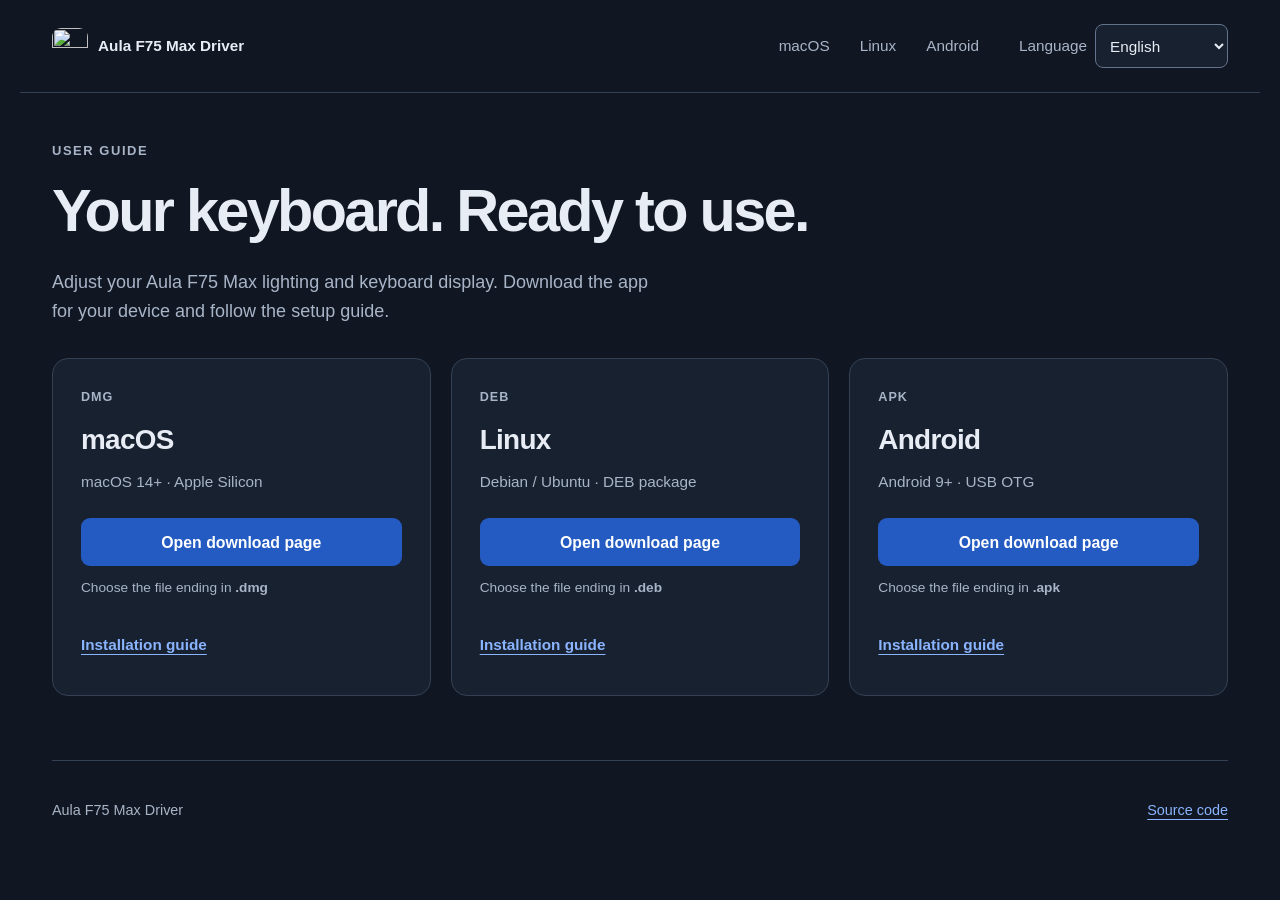
==== site/index.html @ be59ea53 "refactor: separate website from documentation" ====
<!doctype html>
<html lang="en">
    <head>
        <meta charset="utf-8">
        <meta name="viewport" content="width=device-width, initial-scale=1">
        <meta name="description" content="Download, install and connect Aula F75 Max Driver on macOS, Linux or Android.">
        <meta name="theme-color" content="#101722">
        <meta property="og:title" content="Aula F75 Max Driver">
        <meta property="og:description" content="Download, install and connect Aula F75 Max Driver on macOS, Linux or Android.">
        <meta property="og:type" content="website">
        <meta property="og:image" content="assets/app-icon.png">
        <title>Aula F75 Max Driver</title>
        <link rel="icon" href="assets/app-icon.png">
        <link rel="stylesheet" href="styles.css">
        <script src="translations.js" defer>
        </script>
        <script src="site.js" defer>
        </script>
    </head>
    <body>
        <a class="skip" href="#main" data-i18n="skip">Skip to content</a>
        <header class="site-header">
            <a class="brand" href="index.html">
                <img src="assets/app-icon.png" width="36" height="36" alt=""> <span>Aula F75 Max Driver</span>
            </a>
            <nav aria-label="Platforms" data-i18n-aria="platforms">
                <a href="macos.html">macOS</a>
                <a href="linux.html">Linux</a>
                <a href="android.html">Android</a>
            </nav>
            <label class="language">
                <span data-i18n="language">Language</span>
                <select id="language-select">
                    <option value="en">English</option>
                    <option value="ru">Русский</option>
                    <option value="es">Español</option>
                    <option value="uz">O‘zbekcha</option>
                    <option value="kk">Қазақша</option>
                    <option value="pt">Português</option>
                    <option value="zh-Hans">简体中文</option>
                </select>
            </label>
        </header>
        <main id="main" class="home">
            <div class="home-intro">
                <p data-i18n="guide" class="eyebrow">User guide</p>
                <h1 data-i18n="homeTitle">Your keyboard. Ready to use.</h1>
                <p data-i18n="intro" class="lead">Adjust your Aula F75 Max lighting and keyboard display. Download the app for your device and follow the setup guide.</p>
            </div>
            <div class="platform-grid">
                <article class="platform-card">
                    <div>
                        <span class="platform-format">DMG</span>
                        <h2>macOS</h2>
                        <p data-i18n="macReq" class="requirements">macOS 14+ · Apple Silicon</p>
                    </div>
                    <div class="download" data-platform="macos">
                        <p class="release-info" hidden></p>
                    <div class="download-options">
                            <a class="button" href="https://github.com/VitalyArt/Aula-F75-Max-Driver/releases/latest" data-i18n="downloadPage">Open download page</a>
                        </div>
                        <p class="download-hint">
                            <span data-i18n="chooseFile">Choose the file ending in</span> <strong>.dmg</strong>
                        </p>
                    </div>
                    <a class="guide-link" href="macos.html" data-i18n="instructions">Installation guide</a>
                </article>
                <article class="platform-card">
                    <div>
                        <span class="platform-format">DEB</span>
                        <h2>Linux</h2>
                        <p data-i18n="linuxReq" class="requirements">Debian / Ubuntu · DEB package</p>
                    </div>
                    <div class="download" data-platform="linux">
                        <p class="release-info" hidden></p>
                    <div class="download-options">
                            <a class="button" href="https://github.com/VitalyArt/Aula-F75-Max-Driver/releases/latest" data-i18n="downloadPage">Open download page</a>
                        </div>
                        <p class="download-hint">
                            <span data-i18n="chooseFile">Choose the file ending in</span> <strong>.deb</strong>
                        </p>
                    </div>
                    <a class="guide-link" href="linux.html" data-i18n="instructions">Installation guide</a>
                </article>
                <article class="platform-card">
                    <div>
                        <span class="platform-format">APK</span>
                        <h2>Android</h2>
                        <p data-i18n="androidReq" class="requirements">Android 9+ · USB OTG</p>
                    </div>
                    <div class="download" data-platform="android">
                        <p class="release-info" hidden></p>
                    <div class="download-options">
                            <a class="button" href="https://github.com/VitalyArt/Aula-F75-Max-Driver/releases/latest" data-i18n="downloadPage">Open download page</a>
                        </div>
                        <p class="download-hint">
                            <span data-i18n="chooseFile">Choose the file ending in</span> <strong>.apk</strong>
                        </p>
                    </div>
                    <a class="guide-link" href="android.html" data-i18n="instructions">Installation guide</a>
                </article>
            </div>
        </main>
        <footer>
            <span>Aula F75 Max Driver</span>
            <a href="https://github.com/VitalyArt/Aula-F75-Max-Driver" data-i18n="source">Source code</a>
        </footer>
    </body>
</html>
---- site/styles.css ----
:root {
    color-scheme:dark;
    --ink:#e8edf5;
    --muted:#a8b4c7;
    --blue:#8ab4ff;
    --button:#245bc2;
    --button-hover:#1c4ca6;
    --soft:#192740;
    --code:#101722;
    --line:#344155;
    --paper:#18212f;
    --background:#101722;
    font-family:-apple-system,BlinkMacSystemFont,"Segoe UI",sans-serif;
    color:var(--ink);
    background:var(--background);
    font-size:18px;
    line-height:1.6
}
* {
    box-sizing:border-box
}
body {
    margin:0
}
a {
    color:var(--blue);
    text-underline-offset:4px
}
a:hover {
    text-decoration-thickness:2px
}
a,button,select,summary {
    -webkit-tap-highlight-color:transparent
}
a:focus-visible,button:focus-visible,select:focus-visible,summary:focus-visible,pre:focus-visible {
    outline:3px solid var(--blue);
    outline-offset:4px
}
h1,h2,p,figure {
    margin:0
}
h1 {
    font-size:clamp(2.2rem,5vw,3.3rem);
    line-height:1.12;
    letter-spacing:-.045em;
    font-weight:750
}
h2 {
    font-size:1.55rem;
    line-height:1.25;
    letter-spacing:-.025em
}
p {
    max-width:70ch
}
p+p {
    margin-top:1rem
}
button,select {
    font:inherit
}
button {
    cursor:pointer
}
img {
    display:block;
    max-width:100%;
    height:auto
}
.site-header {
    max-width:1240px;
    margin:auto;
    padding:24px 32px;
    display:flex;
    align-items:center;
    gap:28px;
    border-bottom:1px solid var(--line);
    font-size:.85rem
}
.brand {
    display:flex;
    align-items:center;
    gap:10px;
    color:var(--ink);
    text-decoration:none;
    font-weight:700;
    line-height:1.25
}
.brand img {
    flex-shrink:0;
    border-radius:9px
}
.site-header nav {
    display:flex;
    gap:6px;
    margin-left:auto
}
.site-header nav a {
    display:inline-flex;
    align-items:center;
    min-height:44px;
    padding:8px 12px;
    text-decoration:none;
    color:var(--muted);
    border-radius:8px
}
.site-header nav a:hover,.site-header nav a[aria-current] {
    background:var(--soft);
    color:var(--blue)
}
.language {
    display:flex;
    align-items:center;
    gap:8px;
    color:var(--muted)
}
select {
    max-width:100%;
    min-height:44px;
    border:1px solid #63738b;
    border-radius:8px;
    padding:6px 28px 6px 10px;
    background:var(--paper);
    color:var(--ink);
    font-size:.85rem
}
.home {
    max-width:1240px;
    margin:auto;
    padding:48px 32px 64px
}
.home-intro {
    max-width:770px;
    margin-bottom:32px
}
.eyebrow {
    text-transform:uppercase;
    font-size:.72rem;
    font-weight:700;
    letter-spacing:.12em;
    color:var(--muted);
    margin-bottom:16px
}
.lead {
    color:var(--muted);
    margin-top:24px;
    max-width:60ch
}
.platform-grid {
    display:grid;
    grid-template-columns:repeat(3,minmax(0,1fr));
    gap:20px
}
.platform-card {
    padding:28px;
    min-width:0;
    display:flex;
    flex-direction:column;
    gap:24px;
    background:var(--paper);
    border:1px solid var(--line);
    border-radius:16px
}
.platform-format {
    display:block;
    font-size:.7rem;
    font-weight:700;
    color:var(--muted);
    letter-spacing:.08em;
    margin-bottom:16px
}
.requirements {
    color:var(--muted);
    font-size:.85rem;
    margin-top:12px
}
.platform-card .download {
    margin-top:auto
}
.download-options {
    display:flex;
    flex-wrap:wrap;
    align-items:flex-start;
    gap:12px
}
.button {
    display:inline-flex;
    justify-content:center;
    align-items:center;
    min-height:48px;
    padding:12px 20px;
    border-radius:9px;
    background:var(--button);
    color:#fff;
    text-decoration:none;
    font-size:.88rem;
    font-weight:650;
    line-height:1.35;
    overflow-wrap:anywhere
}
.button:hover {
    background:var(--button-hover);
    text-decoration:none
}
.platform-card .button {
    width:100%
}
.platform-card .download-options {
    display:block
}
.platform-card .asset-choice+.asset-choice {
    margin-top:12px
}
.download-hint {
    font-size:.76rem;
    line-height:1.5;
    color:var(--muted);
    margin-top:12px
}
.download-hint[hidden] {
    display:none
}
.guide-link {
    display:inline-flex;
    align-items:center;
    min-height:44px;
    font-size:.85rem;
    font-weight:600
}
.guide-page {
    max-width:970px;
    margin:auto;
    padding:56px 32px 72px
}
.guide-heading {
    margin-bottom:32px
}
.guide-heading .download {
    margin-top:24px
}
.toc {
    display:flex;
    flex-wrap:wrap;
    gap:4px 24px;
    border-block:1px solid var(--line);
    padding:12px 0;
    margin-bottom:44px;
    font-size:.85rem
}
.toc a {
    display:inline-flex;
    align-items:center;
    min-height:44px
}
.guide-page section {
    scroll-margin-top:24px;
    margin-bottom:56px
}
.guide-page section>h2 {
    margin-bottom:24px
}
.steps {
    padding-left:1.7rem;
    max-width:74ch;
    margin:0 0 24px
}
.steps li {
    padding-left:8px;
    margin-bottom:24px
}
.steps li::marker {
    color:var(--blue);
    font-weight:700
}
.steps p+p {
    margin-top:12px
}
.steps a {
    display:inline-flex;
    align-items:center;
    min-height:44px;
    margin-top:8px
}
.muted {
    color:var(--muted);
    font-size:.85rem
}
.connection-notes {
    border-left:3px solid var(--blue);
    padding:20px 24px;
    background:var(--soft);
    border-radius:0 10px 10px 0;
    margin:24px 0
}
.important {
    font-weight:600
}
.commands {
    margin-top:16px;
    border:1px solid var(--line);
    border-radius:10px;
    padding:16px;
    background:var(--code);
    max-width:100%;
    min-width:0
}
pre {
    margin:0;
    overflow-x:auto;
    max-width:100%;
    padding:4px 0 12px;
    font-size:.78rem;
    line-height:1.7
}
code {
    font-family:ui-monospace,SFMono-Regular,Consolas,monospace
}
.copy-button {
    min-height:44px;
    background:var(--paper);
    color:var(--blue);
    border:1px solid #63738b;
    border-radius:7px;
    padding:7px 12px;
    font-size:.8rem
}
.copy-status {
    display:block;
    font-size:.8rem;
    color:var(--muted)
}
details {
    border:1px solid var(--line);
    border-radius:10px;
    padding:0 20px;
    background:var(--paper);
    max-width:100%
}
summary {
    cursor:pointer;
    padding:15px 0;
    min-height:52px;
    font-weight:600
}
details>p {
    margin:4px 0 20px
}
details>.commands {
    margin:0 0 20px
}
.screenshots {
    display:grid;
    gap:32px
}
figure {
    min-width:0
}
figure>a {
    display:block;
    border:1px solid var(--line);
    border-radius:12px;
    overflow:hidden;
    background:var(--paper)
}
figure img {
    width:100%
}
figcaption {
    font-size:.85rem;
    color:var(--muted);
    margin-top:12px;
    max-width:70ch
}
.phone {
    max-width:360px
}
.usb-zoom {
    max-width:620px;
    margin:24px 0
}
.usb-zoom>a {
    height:150px;
    position:relative
}
.usb-zoom img {
    position:absolute;
    width:100%;
    height:auto;
    top:-54px
}
.screenshots:has(.phone) {
    grid-template-columns:repeat(2,minmax(0,1fr));
    align-items:start
}
.asset-choice {
    display:flex;
    flex-direction:column;
    gap:5px
}
.architecture-label {
    font-size:.76rem;
    color:var(--muted)
}
footer {
    border-top:1px solid var(--line);
    max-width:1176px;
    margin:auto;
    padding:28px 0;
    display:flex;
    gap:24px;
    justify-content:space-between;
    color:var(--muted);
    font-size:.8rem
}
footer a {
    display:inline-flex;
    min-height:44px;
    align-items:center
}
footer>span {
    align-self:center
}
.skip {
    position:absolute;
    left:16px;
    top:-100px;
    background:var(--paper);
    padding:12px;
    z-index:10
}
.skip:focus {
    top:10px
}
[hidden] {
    display:none!important
}
@media(max-width:1000px) {
    .site-header {
        flex-wrap:wrap;
        gap:12px 20px
    }
    .site-header nav {
        margin-left:0
    }
    .language {
        margin-left:auto
    }
    .platform-grid {
        gap:12px
    }
    .platform-card {
        padding:22px
    }
    .button {
        padding:12px
    }
    .home {
        padding-top:48px
    }
    footer {
        margin-inline:32px
    }

}
@media(max-width:760px) {
    .site-header {
        padding:20px
    }
    .brand {
        width:100%
    }
    .site-header nav {
        flex-wrap:wrap;
        gap:0
    }
    .site-header nav a {
        padding:8px
    }
    .language {
        flex-wrap:wrap;
        gap:4px
    }
    .language>span {
        font-size:.72rem
    }
    .home,.guide-page {
        padding:36px 20px 48px
    }
    .home-intro {
        margin-bottom:28px
    }
    .platform-grid {
        grid-template-columns:1fr;
        gap:16px
    }
    .platform-card {
        gap:16px
    }
    .platform-format {
        margin-bottom:8px
    }
    .platform-card .button {
        width:auto;
        min-width:220px
    }
    .platform-card .download {
        margin-top:0
    }
    .guide-page section {
        margin-bottom:40px
    }
    .screenshots:has(.phone) {
        grid-template-columns:1fr
    }
    .usb-zoom>a {
        height:105px
    }
    .usb-zoom img {
        top:-30px
    }
    footer {
        margin-inline:20px;
        flex-wrap:wrap;
        padding:20px 0
    }
    .steps {
        padding-left:1.3rem
    }
    .commands {
        padding:12px
    }
    .toc {
        gap:0 20px
    }

}
@media(max-width:390px) {
    .language {
        margin-left:0;
        width:100%
    }
    .usb-zoom>a {
        height:85px
    }

}

.release-info {
    color:var(--muted);
    font-size:.8rem;
    margin-bottom:12px
}
.support-link {
    margin-top:24px
}
.support-link>a {
    display:inline-flex;
    align-items:center;
    min-height:44px
}
.support-link>p {
    color:var(--muted);
    font-size:.85rem;
    margin-top:4px
}
.mac-security {
    max-width:540px;
    margin:16px 0 24px
}
.mac-security figcaption a {
    display:block;
    width:fit-content;
    margin-top:4px
}
.steps .mac-security>a {
    display:block;
    margin-top:0
}
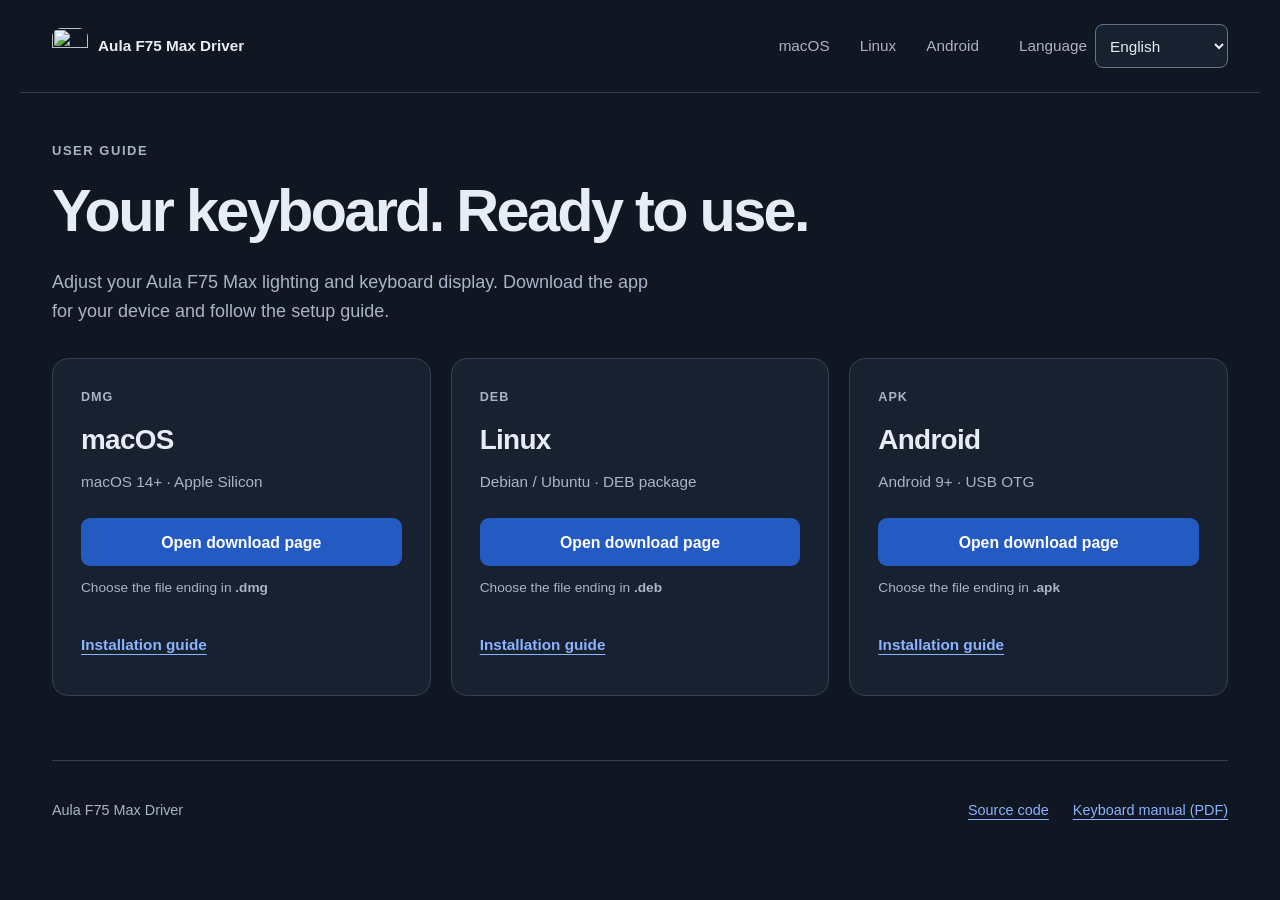
==== commit 66f93c9a: "feat: add localized keyboard guide and host device manual" ====
--- a/site/index.html
+++ b/site/index.html
@@ -103,7 +103,10 @@
         </main>
         <footer>
             <span>Aula F75 Max Driver</span>
-            <a href="https://github.com/VitalyArt/Aula-F75-Max-Driver" data-i18n="source">Source code</a>
+            <div class="footer-links">
+                <a href="https://github.com/VitalyArt/Aula-F75-Max-Driver" data-i18n="source">Source code</a>
+                <a href="aula-f75-max-manual.pdf" data-i18n="keyboardManual">Keyboard manual (PDF)</a>
+            </div>
         </footer>
     </body>
 </html>
--- a/site/styles.css
+++ b/site/styles.css
@@ -412,6 +412,11 @@
     color:var(--muted);
     font-size:.8rem
 }
+.footer-links {
+    display:flex;
+    flex-wrap:wrap;
+    gap:8px 24px
+}
 footer a {
     display:inline-flex;
     min-height:44px;
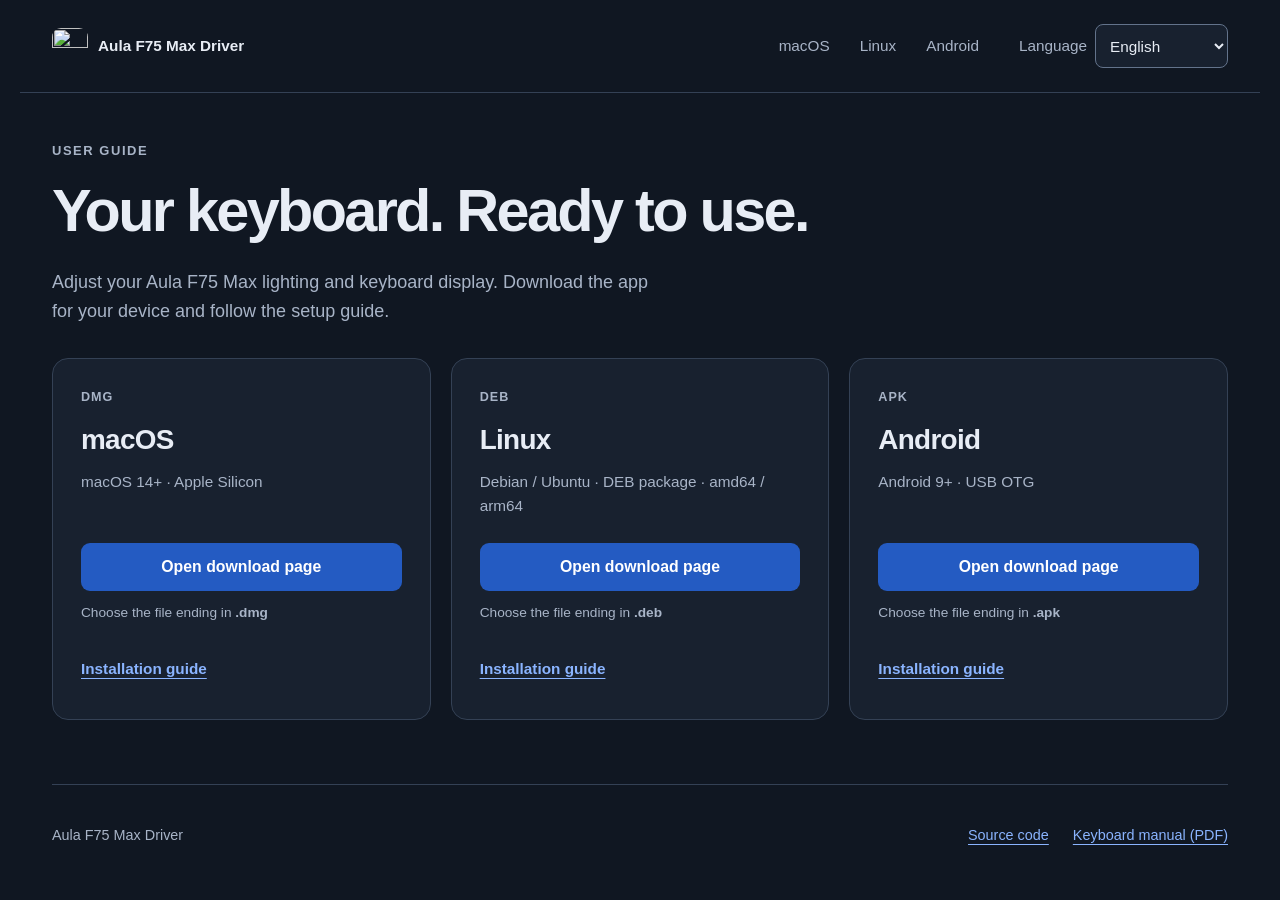
==== commit 8fb7266d: "feat: publish Linux releases for amd64 and arm64" ====
--- a/site/index.html
+++ b/site/index.html
@@ -69,7 +69,7 @@
                     <div>
                         <span class="platform-format">DEB</span>
                         <h2>Linux</h2>
-                        <p data-i18n="linuxReq" class="requirements">Debian / Ubuntu · DEB package</p>
+                        <p data-i18n="linuxReq" class="requirements">Debian / Ubuntu · DEB package · amd64 / arm64</p>
                     </div>
                     <div class="download" data-platform="linux">
                         <p class="release-info" hidden></p>
